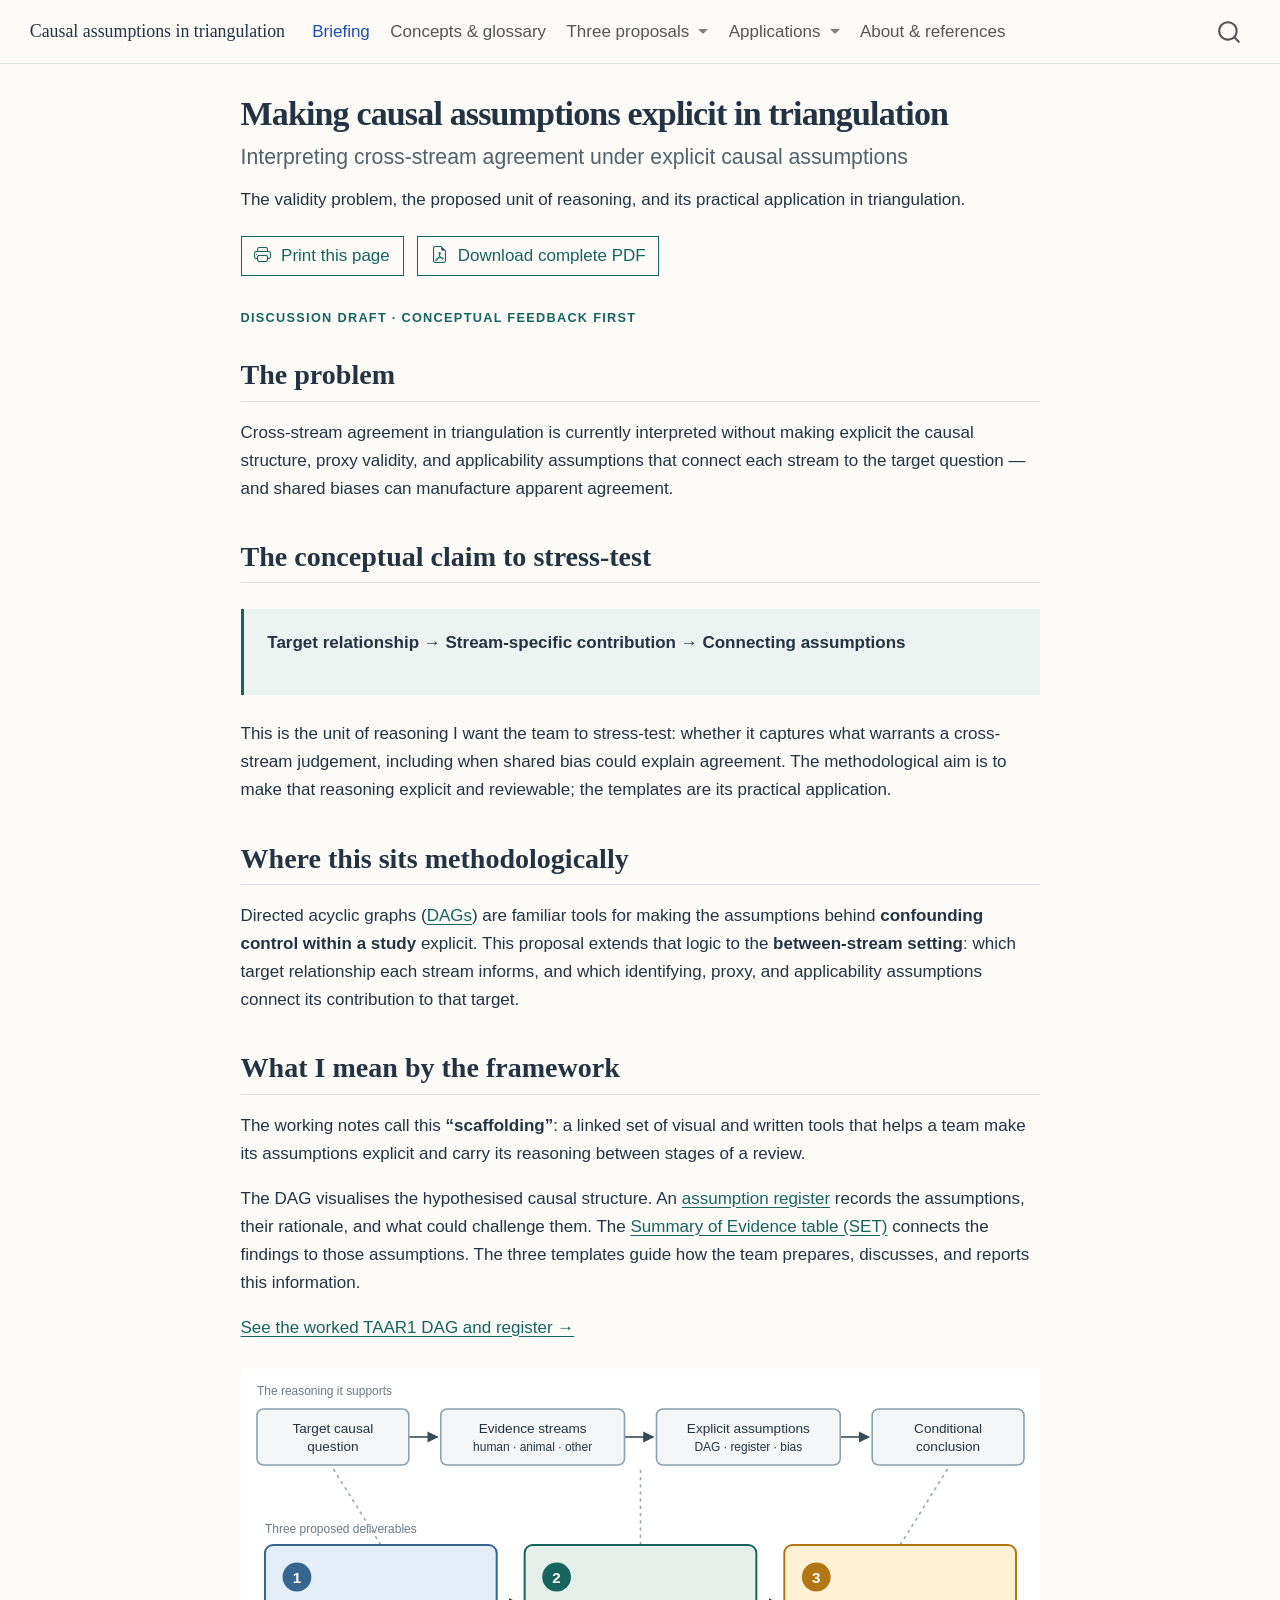
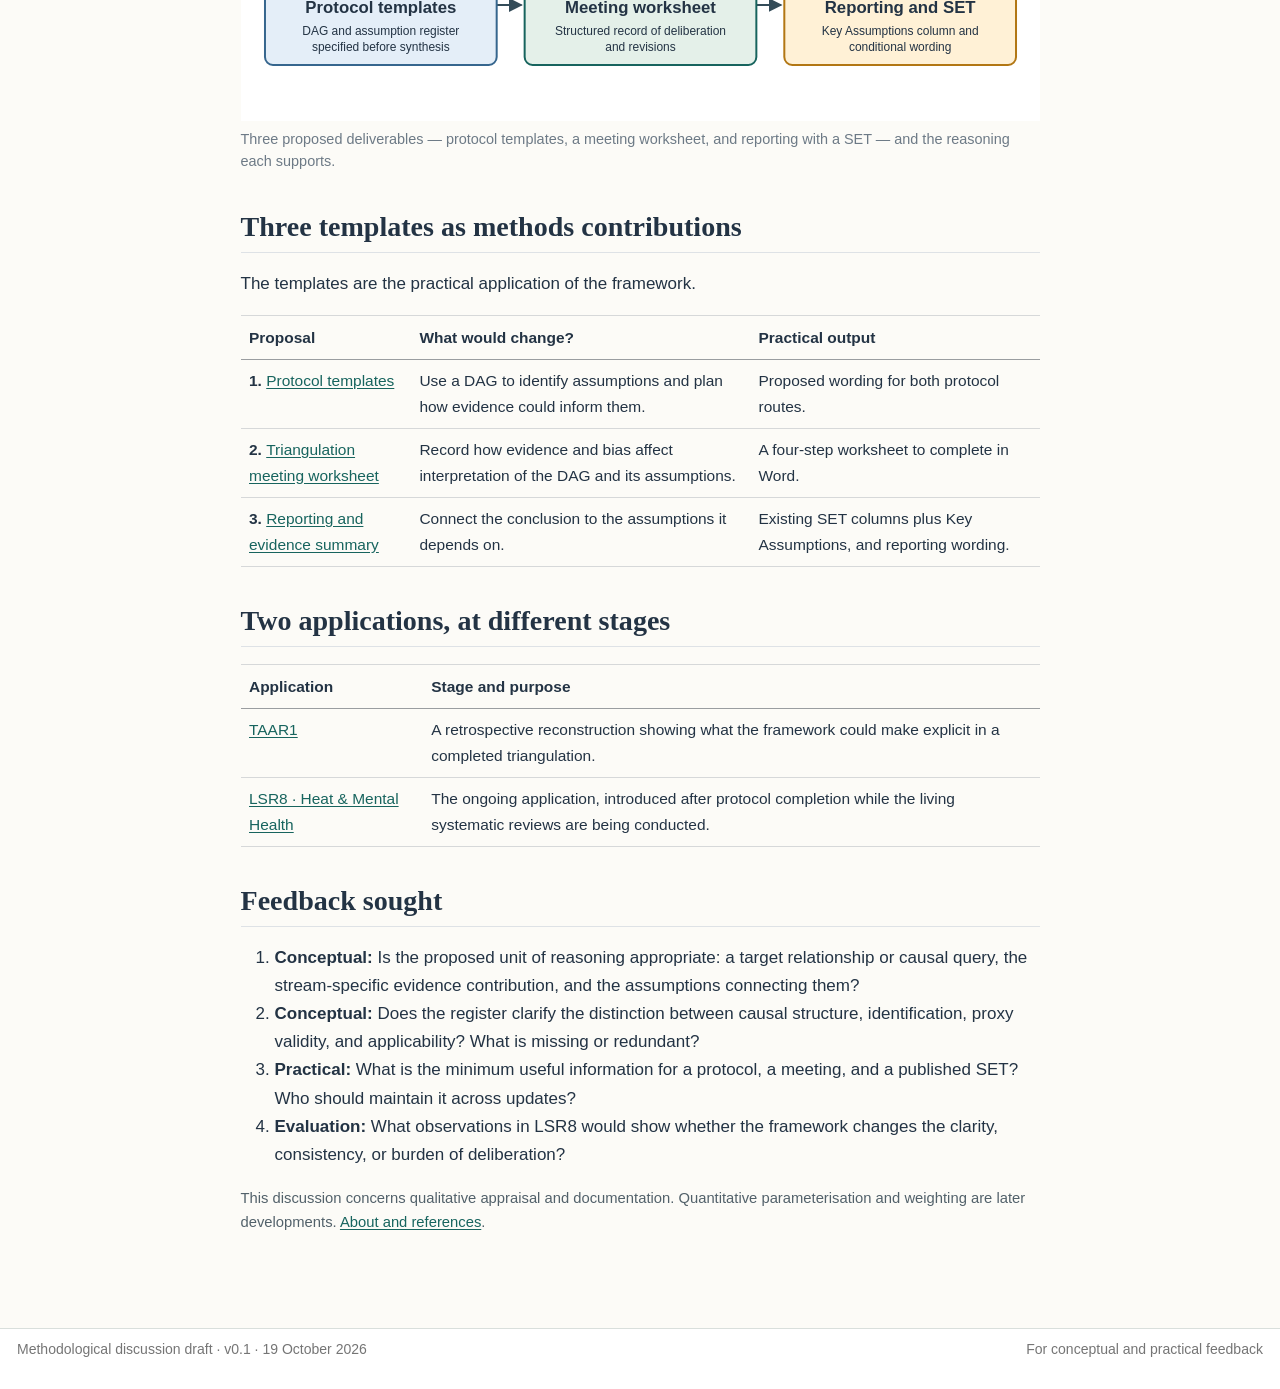
==== index.html @ 98d721c9 "Publish reviewed triangulation framework website" ====
<!DOCTYPE html>
<html xmlns="http://www.w3.org/1999/xhtml" lang="en-GB" xml:lang="en-GB"><head>

<meta charset="utf-8">
<meta name="generator" content="quarto-1.9.37">

<meta name="viewport" content="width=device-width, initial-scale=1.0, user-scalable=yes">

<meta name="description" content="The validity problem, the proposed unit of reasoning, and its practical application in triangulation.">

<title>Making causal assumptions explicit in triangulation – Causal assumptions in triangulation</title>
<style>
/* Default styles provided by pandoc.
** See https://pandoc.org/MANUAL.html#variables-for-html for config info.
*/
code{white-space: pre-wrap;}
span.smallcaps{font-variant: small-caps;}
div.columns{display: flex; gap: min(4vw, 1.5em);}
div.column{flex: auto; overflow-x: auto;}
div.hanging-indent{margin-left: 1.5em; text-indent: -1.5em;}
ul.task-list{list-style: none;}
ul.task-list li input[type="checkbox"] {
  width: 0.8em;
  margin: 0 0.8em 0.2em -1em; /* quarto-specific, see https://github.com/quarto-dev/quarto-cli/issues/4556 */ 
  vertical-align: middle;
}
</style>


<script src="site_libs/quarto-nav/quarto-nav.js"></script>
<script src="site_libs/quarto-nav/headroom.min.js"></script>
<script src="site_libs/clipboard/clipboard.min.js"></script>
<script src="site_libs/quarto-search/autocomplete.umd.js"></script>
<script src="site_libs/quarto-search/fuse.min.js"></script>
<script src="site_libs/quarto-search/quarto-search.js"></script>
<meta name="quarto:offset" content="./">
<script src="site_libs/quarto-html/quarto.js" type="module"></script>
<script src="site_libs/quarto-html/tabsets/tabsets.js" type="module"></script>
<script src="site_libs/quarto-html/popper.min.js"></script>
<script src="site_libs/quarto-html/tippy.umd.min.js"></script>
<script src="site_libs/quarto-html/anchor.min.js"></script>
<link href="site_libs/quarto-html/tippy.css" rel="stylesheet">
<link href="site_libs/quarto-html/quarto-syntax-highlighting-7f8f88aac4f3542376d5c11b86a4c14d.css" rel="stylesheet" id="quarto-text-highlighting-styles">
<script src="site_libs/bootstrap/bootstrap.min.js"></script>
<link href="site_libs/bootstrap/bootstrap-icons.css" rel="stylesheet">
<link href="site_libs/bootstrap/bootstrap-26d9cc88ab9604001aabd73cb1ea1d8f.min.css" rel="stylesheet" append-hash="true" id="quarto-bootstrap" data-mode="light">
<script id="quarto-search-options" type="application/json">{
  "location": "navbar",
  "copy-button": false,
  "collapse-after": 3,
  "panel-placement": "end",
  "type": "overlay",
  "limit": 50,
  "keyboard-shortcut": [
    "f",
    "/",
    "s"
  ],
  "show-item-context": false,
  "language": {
    "search-no-results-text": "No results",
    "search-matching-documents-text": "matching documents",
    "search-copy-link-title": "Copy link to search",
    "search-hide-matches-text": "Hide additional matches",
    "search-more-match-text": "more match in this document",
    "search-more-matches-text": "more matches in this document",
    "search-clear-button-title": "Clear",
    "search-text-placeholder": "",
    "search-detached-cancel-button-title": "Cancel",
    "search-submit-button-title": "Submit",
    "search-label": "Search"
  }
}</script>
<style>html{ scroll-behavior: smooth; }</style>


<link rel="stylesheet" href="assets/styles.css">
</head>

<body class="nav-fixed fullcontent quarto-light">

<div id="quarto-search-results"></div>
  <header id="quarto-header" class="headroom fixed-top">
    <nav class="navbar navbar-expand-lg " data-bs-theme="dark">
      <div class="navbar-container container-fluid">
      <div class="navbar-brand-container mx-auto">
    <a class="navbar-brand" href="./index.html">
    <span class="navbar-title">Causal assumptions in triangulation</span>
    </a>
  </div>
            <div id="quarto-search" class="" title="Search"></div>
          <button class="navbar-toggler" type="button" data-bs-toggle="collapse" data-bs-target="#navbarCollapse" aria-controls="navbarCollapse" role="menu" aria-expanded="false" aria-label="Toggle navigation" onclick="if (window.quartoToggleHeadroom) { window.quartoToggleHeadroom(); }">
  <span class="navbar-toggler-icon"></span>
</button>
          <div class="collapse navbar-collapse" id="navbarCollapse">
            <ul class="navbar-nav navbar-nav-scroll me-auto">
  <li class="nav-item">
    <a class="nav-link active" href="./index.html" aria-current="page"> 
<span class="menu-text">Briefing</span></a>
  </li>  
  <li class="nav-item">
    <a class="nav-link" href="./concepts.html"> 
<span class="menu-text">Concepts &amp; glossary</span></a>
  </li>  
  <li class="nav-item dropdown ">
    <a class="nav-link dropdown-toggle" href="#" id="nav-menu-three-proposals" role="link" data-bs-toggle="dropdown" aria-expanded="false">
 <span class="menu-text">Three proposals</span>
    </a>
    <ul class="dropdown-menu" aria-labelledby="nav-menu-three-proposals">    
        <li>
    <a class="dropdown-item" href="./protocol.html">
 <span class="dropdown-text">1 · Protocol templates</span></a>
  </li>  
        <li>
    <a class="dropdown-item" href="./worksheet.html">
 <span class="dropdown-text">2 · Meeting worksheet</span></a>
  </li>  
        <li>
    <a class="dropdown-item" href="./reporting.html">
 <span class="dropdown-text">3 · Reporting and evidence summary</span></a>
  </li>  
    </ul>
  </li>
  <li class="nav-item dropdown ">
    <a class="nav-link dropdown-toggle" href="#" id="nav-menu-applications" role="link" data-bs-toggle="dropdown" aria-expanded="false">
 <span class="menu-text">Applications</span>
    </a>
    <ul class="dropdown-menu" aria-labelledby="nav-menu-applications">    
        <li>
    <a class="dropdown-item" href="./taar1.html">
 <span class="dropdown-text">TAAR1 · Retrospective</span></a>
  </li>  
        <li>
    <a class="dropdown-item" href="./lsr8.html">
 <span class="dropdown-text">LSR8 · Ongoing</span></a>
  </li>  
    </ul>
  </li>
  <li class="nav-item">
    <a class="nav-link" href="./sources.html"> 
<span class="menu-text">About &amp; references</span></a>
  </li>  
</ul>
          </div> <!-- /navcollapse -->
            <div class="quarto-navbar-tools">
</div>
      </div> <!-- /container-fluid -->
    </nav>
</header>
<!-- content -->
<div id="quarto-content" class="quarto-container page-columns page-rows-contents page-layout-article page-navbar">
<!-- sidebar -->
<!-- margin-sidebar -->
    
<!-- main -->
<main class="content" id="quarto-document-content">

<header id="title-block-header" class="quarto-title-block default">
<div class="quarto-title">
<h1 class="title">Making causal assumptions explicit in triangulation</h1>
<p class="subtitle lead">Interpreting cross-stream agreement under explicit causal assumptions</p>
</div>

<div>
  <div class="description">
    The validity problem, the proposed unit of reasoning, and its practical application in triangulation.
  </div>
</div>


<div class="quarto-title-meta">

    
  
    
  </div>
  


</header>


<nav class="document-actions" aria-label="Print and download">
<button type="button" class="btn btn-outline-primary" data-print-page="">
<i class="bi bi-printer" aria-hidden="true"></i> Print this page
</button>
<a class="btn btn-outline-primary" href="downloads/causal-assumptions-complete.pdf" download=""><i class="bi bi-file-earmark-pdf" aria-hidden="true"></i> Download complete PDF</a>
</nav><div class="draft-label">
<p>DISCUSSION DRAFT · CONCEPTUAL FEEDBACK FIRST</p>
</div>
<section id="the-problem" class="level2">
<h2 class="anchored" data-anchor-id="the-problem">The problem</h2>
<p>Cross-stream agreement in triangulation is currently interpreted without making explicit the causal structure, proxy validity, and applicability assumptions that connect each stream to the target question — and shared biases can manufacture apparent agreement.</p>
</section>
<section id="the-conceptual-claim-to-stress-test" class="level2">
<h2 class="anchored" data-anchor-id="the-conceptual-claim-to-stress-test">The conceptual claim to stress-test</h2>
<div class="workflow-strip" aria-label="Proposed unit of reasoning">
<p><strong>Target relationship</strong> → <strong>Stream-specific contribution</strong> → <strong>Connecting assumptions</strong></p>
</div>
<p>This is the unit of reasoning I want the team to stress-test: whether it captures what warrants a cross-stream judgement, including when shared bias could explain agreement. The methodological aim is to make that reasoning explicit and reviewable; the templates are its practical application.</p>
</section>
<section id="where-this-sits-methodologically" class="level2">
<h2 class="anchored" data-anchor-id="where-this-sits-methodologically">Where this sits methodologically</h2>
<p>Directed acyclic graphs (<a href="./concepts.html#term-dag">DAGs</a>) are familiar tools for making the assumptions behind <strong>confounding control within a study</strong> explicit. This proposal extends that logic to the <strong>between-stream setting</strong>: which target relationship each stream informs, and which identifying, proxy, and applicability assumptions connect its contribution to that target.</p>
</section>
<section id="what-i-mean-by-the-framework" class="level2">
<h2 class="anchored" data-anchor-id="what-i-mean-by-the-framework">What I mean by the framework</h2>
<p>The working notes call this <strong>“scaffolding”</strong>: a linked set of visual and written tools that helps a team make its assumptions explicit and carry its reasoning between stages of a review.</p>
<p>The DAG visualises the hypothesised causal structure. An <strong><a href="./concepts.html#term-assumption-register">assumption register</a></strong> records the assumptions, their rationale, and what could challenge them. The <strong><a href="./concepts.html#term-set">Summary of Evidence table (SET)</a></strong> connects the findings to those assumptions. The three templates guide how the team prepares, discusses, and reports this information.</p>
<p><a href="./taar1.html#taar1-dag">See the worked TAAR1 DAG and register →</a></p>
<div class="quarto-figure quarto-figure-center">
<figure class="figure">
<p><img src="assets/dags/deliverables_schematic.svg" class="img-fluid figure-img"></p>
<figcaption>Three proposed deliverables — protocol templates, a meeting worksheet, and reporting with a SET — and the reasoning each supports.</figcaption>
</figure>
</div>
</section>
<section id="three-templates-as-methods-contributions" class="level2">
<h2 class="anchored" data-anchor-id="three-templates-as-methods-contributions">Three templates as methods contributions</h2>
<p>The templates are the practical application of the framework.</p>
<table class="caption-top table">
<thead>
<tr class="header">
<th>Proposal</th>
<th>What would change?</th>
<th>Practical output</th>
</tr>
</thead>
<tbody>
<tr class="odd">
<td><strong>1. <a href="./protocol.html">Protocol templates</a></strong></td>
<td>Use a DAG to identify assumptions and plan how evidence could inform them.</td>
<td>Proposed wording for both protocol routes.</td>
</tr>
<tr class="even">
<td><strong>2. <a href="./worksheet.html">Triangulation meeting worksheet</a></strong></td>
<td>Record how evidence and bias affect interpretation of the DAG and its assumptions.</td>
<td>A four-step worksheet to complete in Word.</td>
</tr>
<tr class="odd">
<td><strong>3. <a href="./reporting.html">Reporting and evidence summary</a></strong></td>
<td>Connect the conclusion to the assumptions it depends on.</td>
<td>Existing SET columns plus Key Assumptions, and reporting wording.</td>
</tr>
</tbody>
</table>
</section>
<section id="two-applications-at-different-stages" class="level2">
<h2 class="anchored" data-anchor-id="two-applications-at-different-stages">Two applications, at different stages</h2>
<table class="caption-top table">
<thead>
<tr class="header">
<th>Application</th>
<th>Stage and purpose</th>
</tr>
</thead>
<tbody>
<tr class="odd">
<td><strong><a href="./taar1.html">TAAR1</a></strong></td>
<td>A retrospective reconstruction showing what the framework could make explicit in a completed triangulation.</td>
</tr>
<tr class="even">
<td><strong><a href="./lsr8.html">LSR8 · Heat &amp; Mental Health</a></strong></td>
<td>The ongoing application, introduced after protocol completion while the living systematic reviews are being conducted.</td>
</tr>
</tbody>
</table>
</section>
<section id="feedback-sought" class="level2">
<h2 class="anchored" data-anchor-id="feedback-sought">Feedback sought</h2>
<ol type="1">
<li><strong>Conceptual:</strong> Is the proposed unit of reasoning appropriate: a target relationship or causal query, the stream-specific evidence contribution, and the assumptions connecting them?</li>
<li><strong>Conceptual:</strong> Does the register clarify the distinction between causal structure, identification, proxy validity, and applicability? What is missing or redundant?</li>
<li><strong>Practical:</strong> What is the minimum useful information for a protocol, a meeting, and a published SET? Who should maintain it across updates?</li>
<li><strong>Evaluation:</strong> What observations in LSR8 would show whether the framework changes the clarity, consistency, or burden of deliberation?</li>
</ol>
<div class="small-note">
<p>This discussion concerns qualitative appraisal and documentation. Quantitative parameterisation and weighting are later developments. <a href="./sources.html">About and references</a>.</p>
</div>


</section>

</main> <!-- /main -->
<script src="assets/print.js" defer=""></script>
<script id="quarto-html-after-body" type="application/javascript">
  window.document.addEventListener("DOMContentLoaded", function (event) {
    const icon = "";
    const anchorJS = new window.AnchorJS();
    anchorJS.options = {
      placement: 'right',
      icon: icon
    };
    anchorJS.add('.anchored');
    const isCodeAnnotation = (el) => {
      for (const clz of el.classList) {
        if (clz.startsWith('code-annotation-')) {                     
          return true;
        }
      }
      return false;
    }
    const onCopySuccess = function(e) {
      // button target
      const button = e.trigger;
      // don't keep focus
      button.blur();
      // flash "checked"
      button.classList.add('code-copy-button-checked');
      var currentTitle = button.getAttribute("title");
      button.setAttribute("title", "Copied!");
      let tooltip;
      if (window.bootstrap) {
        button.setAttribute("data-bs-toggle", "tooltip");
        button.setAttribute("data-bs-placement", "left");
        button.setAttribute("data-bs-title", "Copied!");
        tooltip = new bootstrap.Tooltip(button, 
          { trigger: "manual", 
            customClass: "code-copy-button-tooltip",
            offset: [0, -8]});
        tooltip.show();    
      }
      setTimeout(function() {
        if (tooltip) {
          tooltip.hide();
          button.removeAttribute("data-bs-title");
          button.removeAttribute("data-bs-toggle");
          button.removeAttribute("data-bs-placement");
        }
        button.setAttribute("title", currentTitle);
        button.classList.remove('code-copy-button-checked');
      }, 1000);
      // clear code selection
      e.clearSelection();
    }
    const getTextToCopy = function(trigger) {
      const outerScaffold = trigger.parentElement.cloneNode(true);
      const codeEl = outerScaffold.querySelector('code');
      for (const childEl of codeEl.children) {
        if (isCodeAnnotation(childEl)) {
          childEl.remove();
        }
      }
      return codeEl.innerText;
    }
    const clipboard = new window.ClipboardJS('.code-copy-button:not([data-in-quarto-modal])', {
      text: getTextToCopy
    });
    clipboard.on('success', onCopySuccess);
    if (window.document.getElementById('quarto-embedded-source-code-modal')) {
      const clipboardModal = new window.ClipboardJS('.code-copy-button[data-in-quarto-modal]', {
        text: getTextToCopy,
        container: window.document.getElementById('quarto-embedded-source-code-modal')
      });
      clipboardModal.on('success', onCopySuccess);
    }
      var localhostRegex = new RegExp(/^(?:http|https):\/\/localhost\:?[0-9]*\//);
      var mailtoRegex = new RegExp(/^mailto:/);
        var filterRegex = new RegExp("https:\/\/abannachbrown\.github\.io\/triangulation-framework\/");
      var isInternal = (href) => {
          return filterRegex.test(href) || localhostRegex.test(href) || mailtoRegex.test(href);
      }
      // Inspect non-navigation links and adorn them if external
     var links = window.document.querySelectorAll('a[href]:not(.nav-link):not(.navbar-brand):not(.toc-action):not(.sidebar-link):not(.sidebar-item-toggle):not(.pagination-link):not(.no-external):not([aria-hidden]):not(.dropdown-item):not(.quarto-navigation-tool):not(.about-link)');
      for (var i=0; i<links.length; i++) {
        const link = links[i];
        if (!isInternal(link.href)) {
          // undo the damage that might have been done by quarto-nav.js in the case of
          // links that we want to consider external
          if (link.dataset.originalHref !== undefined) {
            link.href = link.dataset.originalHref;
          }
            // target, if specified
            link.setAttribute("target", "_blank");
            if (link.getAttribute("rel") === null) {
              link.setAttribute("rel", "noopener");
            }
        }
      }
    function tippyHover(el, contentFn, onTriggerFn, onUntriggerFn) {
      const config = {
        allowHTML: true,
        maxWidth: 500,
        delay: 100,
        arrow: false,
        appendTo: function(el) {
            return el.parentElement;
        },
        interactive: true,
        interactiveBorder: 10,
        theme: 'quarto',
        placement: 'bottom-start',
      };
      if (contentFn) {
        config.content = contentFn;
      }
      if (onTriggerFn) {
        config.onTrigger = onTriggerFn;
      }
      if (onUntriggerFn) {
        config.onUntrigger = onUntriggerFn;
      }
      window.tippy(el, config); 
    }
    const noterefs = window.document.querySelectorAll('a[role="doc-noteref"]');
    for (var i=0; i<noterefs.length; i++) {
      const ref = noterefs[i];
      tippyHover(ref, function() {
        // use id or data attribute instead here
        let href = ref.getAttribute('data-footnote-href') || ref.getAttribute('href');
        try { href = new URL(href).hash; } catch {}
        const id = href.replace(/^#\/?/, "");
        const note = window.document.getElementById(id);
        if (note) {
          return note.innerHTML;
        } else {
          return "";
        }
      });
    }
    const xrefs = window.document.querySelectorAll('a.quarto-xref');
    const processXRef = (id, note) => {
      // Strip column container classes
      const stripColumnClz = (el) => {
        el.classList.remove("page-full", "page-columns");
        if (el.children) {
          for (const child of el.children) {
            stripColumnClz(child);
          }
        }
      }
      stripColumnClz(note)
      if (id === null || id.startsWith('sec-')) {
        // Special case sections, only their first couple elements
        const container = document.createElement("div");
        if (note.children && note.children.length > 2) {
          container.appendChild(note.children[0].cloneNode(true));
          for (let i = 1; i < note.children.length; i++) {
            const child = note.children[i];
            if (child.tagName === "P" && child.innerText === "") {
              continue;
            } else {
              container.appendChild(child.cloneNode(true));
              break;
            }
          }
          if (window.Quarto?.typesetMath) {
            window.Quarto.typesetMath(container);
          }
          return container.innerHTML
        } else {
          if (window.Quarto?.typesetMath) {
            window.Quarto.typesetMath(note);
          }
          return note.innerHTML;
        }
      } else {
        // Remove any anchor links if they are present
        const anchorLink = note.querySelector('a.anchorjs-link');
        if (anchorLink) {
          anchorLink.remove();
        }
        if (window.Quarto?.typesetMath) {
          window.Quarto.typesetMath(note);
        }
        if (note.classList.contains("callout")) {
          return note.outerHTML;
        } else {
          return note.innerHTML;
        }
      }
    }
    for (var i=0; i<xrefs.length; i++) {
      const xref = xrefs[i];
      tippyHover(xref, undefined, function(instance) {
        instance.disable();
        let url = xref.getAttribute('href');
        let hash = undefined; 
        if (url.startsWith('#')) {
          hash = url;
        } else {
          try { hash = new URL(url).hash; } catch {}
        }
        if (hash) {
          const id = hash.replace(/^#\/?/, "");
          const note = window.document.getElementById(id);
          if (note !== null) {
            try {
              const html = processXRef(id, note.cloneNode(true));
              instance.setContent(html);
            } finally {
              instance.enable();
              instance.show();
            }
          } else {
            // See if we can fetch this
            fetch(url.split('#')[0])
            .then(res => res.text())
            .then(html => {
              const parser = new DOMParser();
              const htmlDoc = parser.parseFromString(html, "text/html");
              const note = htmlDoc.getElementById(id);
              if (note !== null) {
                const html = processXRef(id, note);
                instance.setContent(html);
              } 
            }).finally(() => {
              instance.enable();
              instance.show();
            });
          }
        } else {
          // See if we can fetch a full url (with no hash to target)
          // This is a special case and we should probably do some content thinning / targeting
          fetch(url)
          .then(res => res.text())
          .then(html => {
            const parser = new DOMParser();
            const htmlDoc = parser.parseFromString(html, "text/html");
            const note = htmlDoc.querySelector('main.content');
            if (note !== null) {
              // This should only happen for chapter cross references
              // (since there is no id in the URL)
              // remove the first header
              if (note.children.length > 0 && note.children[0].tagName === "HEADER") {
                note.children[0].remove();
              }
              const html = processXRef(null, note);
              instance.setContent(html);
            } 
          }).finally(() => {
            instance.enable();
            instance.show();
          });
        }
      }, function(instance) {
      });
    }
        let selectedAnnoteEl;
        const selectorForAnnotation = ( cell, annotation) => {
          let cellAttr = 'data-code-cell="' + cell + '"';
          let lineAttr = 'data-code-annotation="' +  annotation + '"';
          const selector = 'span[' + cellAttr + '][' + lineAttr + ']';
          return selector;
        }
        const selectCodeLines = (annoteEl) => {
          const doc = window.document;
          const targetCell = annoteEl.getAttribute("data-target-cell");
          const targetAnnotation = annoteEl.getAttribute("data-target-annotation");
          const annoteSpan = window.document.querySelector(selectorForAnnotation(targetCell, targetAnnotation));
          const lines = annoteSpan.getAttribute("data-code-lines").split(",");
          const lineIds = lines.map((line) => {
            return targetCell + "-" + line;
          })
          let top = null;
          let height = null;
          let parent = null;
          if (lineIds.length > 0) {
              //compute the position of the single el (top and bottom and make a div)
              const el = window.document.getElementById(lineIds[0]);
              top = el.offsetTop;
              height = el.offsetHeight;
              parent = el.parentElement.parentElement;
            if (lineIds.length > 1) {
              const lastEl = window.document.getElementById(lineIds[lineIds.length - 1]);
              const bottom = lastEl.offsetTop + lastEl.offsetHeight;
              height = bottom - top;
            }
            if (top !== null && height !== null && parent !== null) {
              // cook up a div (if necessary) and position it 
              let div = window.document.getElementById("code-annotation-line-highlight");
              if (div === null) {
                div = window.document.createElement("div");
                div.setAttribute("id", "code-annotation-line-highlight");
                div.style.position = 'absolute';
                parent.appendChild(div);
              }
              div.style.top = top - 2 + "px";
              div.style.height = height + 4 + "px";
              div.style.left = 0;
              let gutterDiv = window.document.getElementById("code-annotation-line-highlight-gutter");
              if (gutterDiv === null) {
                gutterDiv = window.document.createElement("div");
                gutterDiv.setAttribute("id", "code-annotation-line-highlight-gutter");
                gutterDiv.style.position = 'absolute';
                const codeCell = window.document.getElementById(targetCell);
                const gutter = codeCell.querySelector('.code-annotation-gutter');
                gutter.appendChild(gutterDiv);
              }
              gutterDiv.style.top = top - 2 + "px";
              gutterDiv.style.height = height + 4 + "px";
            }
            selectedAnnoteEl = annoteEl;
          }
        };
        const unselectCodeLines = () => {
          const elementsIds = ["code-annotation-line-highlight", "code-annotation-line-highlight-gutter"];
          elementsIds.forEach((elId) => {
            const div = window.document.getElementById(elId);
            if (div) {
              div.remove();
            }
          });
          selectedAnnoteEl = undefined;
        };
          // Handle positioning of the toggle
      window.addEventListener(
        "resize",
        throttle(() => {
          elRect = undefined;
          if (selectedAnnoteEl) {
            selectCodeLines(selectedAnnoteEl);
          }
        }, 10)
      );
      function throttle(fn, ms) {
      let throttle = false;
      let timer;
        return (...args) => {
          if(!throttle) { // first call gets through
              fn.apply(this, args);
              throttle = true;
          } else { // all the others get throttled
              if(timer) clearTimeout(timer); // cancel #2
              timer = setTimeout(() => {
                fn.apply(this, args);
                timer = throttle = false;
              }, ms);
          }
        };
      }
        // Attach click handler to the DT
        const annoteDls = window.document.querySelectorAll('dt[data-target-cell]');
        for (const annoteDlNode of annoteDls) {
          annoteDlNode.addEventListener('click', (event) => {
            const clickedEl = event.target;
            if (clickedEl !== selectedAnnoteEl) {
              unselectCodeLines();
              const activeEl = window.document.querySelector('dt[data-target-cell].code-annotation-active');
              if (activeEl) {
                activeEl.classList.remove('code-annotation-active');
              }
              selectCodeLines(clickedEl);
              clickedEl.classList.add('code-annotation-active');
            } else {
              // Unselect the line
              unselectCodeLines();
              clickedEl.classList.remove('code-annotation-active');
            }
          });
        }
    const findCites = (el) => {
      const parentEl = el.parentElement;
      if (parentEl) {
        const cites = parentEl.dataset.cites;
        if (cites) {
          return {
            el,
            cites: cites.split(' ')
          };
        } else {
          return findCites(el.parentElement)
        }
      } else {
        return undefined;
      }
    };
    var bibliorefs = window.document.querySelectorAll('a[role="doc-biblioref"]');
    for (var i=0; i<bibliorefs.length; i++) {
      const ref = bibliorefs[i];
      const citeInfo = findCites(ref);
      if (citeInfo) {
        tippyHover(citeInfo.el, function() {
          var popup = window.document.createElement('div');
          citeInfo.cites.forEach(function(cite) {
            var citeDiv = window.document.createElement('div');
            citeDiv.classList.add('hanging-indent');
            citeDiv.classList.add('csl-entry');
            var biblioDiv = window.document.getElementById('ref-' + cite);
            if (biblioDiv) {
              citeDiv.innerHTML = biblioDiv.innerHTML;
            }
            popup.appendChild(citeDiv);
          });
          return popup.innerHTML;
        });
      }
    }
  });
  </script>
</div> <!-- /content -->
<footer class="footer">
  <div class="nav-footer">
    <div class="nav-footer-left">
<p>Methodological discussion draft · v0.1 · 19 October 2026</p>
</div>   
    <div class="nav-footer-center">
      &nbsp;
    </div>
    <div class="nav-footer-right">
<p>For conceptual and practical feedback</p>
</div>
  </div>
</footer>




<script src="site_libs/quarto-html/zenscroll-min.js"></script>
</body></html>
---- site_libs/quarto-html/tippy.css ----
.tippy-box[data-animation=fade][data-state=hidden]{opacity:0}[data-tippy-root]{max-width:calc(100vw - 10px)}.tippy-box{position:relative;background-color:#333;color:#fff;border-radius:4px;font-size:14px;line-height:1.4;white-space:normal;outline:0;transition-property:transform,visibility,opacity}.tippy-box[data-placement^=top]>.tippy-arrow{bottom:0}.tippy-box[data-placement^=top]>.tippy-arrow:before{bottom:-7px;left:0;border-width:8px 8px 0;border-top-color:initial;transform-origin:center top}.tippy-box[data-placement^=bottom]>.tippy-arrow{top:0}.tippy-box[data-placement^=bottom]>.tippy-arrow:before{top:-7px;left:0;border-width:0 8px 8px;border-bottom-color:initial;transform-origin:center bottom}.tippy-box[data-placement^=left]>.tippy-arrow{right:0}.tippy-box[data-placement^=left]>.tippy-arrow:before{border-width:8px 0 8px 8px;border-left-color:initial;right:-7px;transform-origin:center left}.tippy-box[data-placement^=right]>.tippy-arrow{left:0}.tippy-box[data-placement^=right]>.tippy-arrow:before{left:-7px;border-width:8px 8px 8px 0;border-right-color:initial;transform-origin:center right}.tippy-box[data-inertia][data-state=visible]{transition-timing-function:cubic-bezier(.54,1.5,.38,1.11)}.tippy-arrow{width:16px;height:16px;color:#333}.tippy-arrow:before{content:"";position:absolute;border-color:transparent;border-style:solid}.tippy-content{position:relative;padding:5px 9px;z-index:1}
---- site_libs/quarto-html/quarto-syntax-highlighting-7f8f88aac4f3542376d5c11b86a4c14d.css ----
/* quarto syntax highlight colors */
:root {
  --quarto-hl-ot-color: #003B4F;
  --quarto-hl-at-color: #657422;
  --quarto-hl-ss-color: #20794D;
  --quarto-hl-an-color: #5E5E5E;
  --quarto-hl-fu-color: #4758AB;
  --quarto-hl-st-color: #20794D;
  --quarto-hl-cf-color: #003B4F;
  --quarto-hl-op-color: #5E5E5E;
  --quarto-hl-er-color: #AD0000;
  --quarto-hl-bn-color: #AD0000;
  --quarto-hl-al-color: #AD0000;
  --quarto-hl-va-color: #111111;
  --quarto-hl-bu-color: inherit;
  --quarto-hl-ex-color: inherit;
  --quarto-hl-pp-color: #AD0000;
  --quarto-hl-in-color: #5E5E5E;
  --quarto-hl-vs-color: #20794D;
  --quarto-hl-wa-color: #5E5E5E;
  --quarto-hl-do-color: #5E5E5E;
  --quarto-hl-im-color: #00769E;
  --quarto-hl-ch-color: #20794D;
  --quarto-hl-dt-color: #AD0000;
  --quarto-hl-fl-color: #AD0000;
  --quarto-hl-co-color: #5E5E5E;
  --quarto-hl-cv-color: #5E5E5E;
  --quarto-hl-cn-color: #8f5902;
  --quarto-hl-sc-color: #5E5E5E;
  --quarto-hl-dv-color: #AD0000;
  --quarto-hl-kw-color: #003B4F;
}

/* other quarto variables */
:root {
  --quarto-font-monospace: SFMono-Regular, Menlo, Monaco, Consolas, "Liberation Mono", "Courier New", monospace;
}

/* syntax highlight based on Pandoc's rules */
pre > code.sourceCode > span {
  color: #003B4F;
}

code.sourceCode > span {
  color: #003B4F;
}

div.sourceCode,
div.sourceCode pre.sourceCode {
  color: #003B4F;
}

/* Normal */
code span {
  color: #003B4F;
}

/* Alert */
code span.al {
  color: #AD0000;
  font-style: inherit;
}

/* Annotation */
code span.an {
  color: #5E5E5E;
  font-style: inherit;
}

/* Attribute */
code span.at {
  color: #657422;
  font-style: inherit;
}

/* BaseN */
code span.bn {
  color: #AD0000;
  font-style: inherit;
}

/* BuiltIn */
code span.bu {
  font-style: inherit;
}

/* ControlFlow */
code span.cf {
  color: #003B4F;
  font-weight: bold;
  font-style: inherit;
}

/* Char */
code span.ch {
  color: #20794D;
  font-style: inherit;
}

/* Constant */
code span.cn {
  color: #8f5902;
  font-style: inherit;
}

/* Comment */
code span.co {
  color: #5E5E5E;
  font-style: inherit;
}

/* CommentVar */
code span.cv {
  color: #5E5E5E;
  font-style: italic;
}

/* Documentation */
code span.do {
  color: #5E5E5E;
  font-style: italic;
}

/* DataType */
code span.dt {
  color: #AD0000;
  font-style: inherit;
}

/* DecVal */
code span.dv {
  color: #AD0000;
  font-style: inherit;
}

/* Error */
code span.er {
  color: #AD0000;
  font-style: inherit;
}

/* Extension */
code span.ex {
  font-style: inherit;
}

/* Float */
code span.fl {
  color: #AD0000;
  font-style: inherit;
}

/* Function */
code span.fu {
  color: #4758AB;
  font-style: inherit;
}

/* Import */
code span.im {
  color: #00769E;
  font-style: inherit;
}

/* Information */
code span.in {
  color: #5E5E5E;
  font-style: inherit;
}

/* Keyword */
code span.kw {
  color: #003B4F;
  font-weight: bold;
  font-style: inherit;
}

/* Operator */
code span.op {
  color: #5E5E5E;
  font-style: inherit;
}

/* Other */
code span.ot {
  color: #003B4F;
  font-style: inherit;
}

/* Preprocessor */
code span.pp {
  color: #AD0000;
  font-style: inherit;
}

/* SpecialChar */
code span.sc {
  color: #5E5E5E;
  font-style: inherit;
}

/* SpecialString */
code span.ss {
  color: #20794D;
  font-style: inherit;
}

/* String */
code span.st {
  color: #20794D;
  font-style: inherit;
}

/* Variable */
code span.va {
  color: #111111;
  font-style: inherit;
}

/* VerbatimString */
code span.vs {
  color: #20794D;
  font-style: inherit;
}

/* Warning */
code span.wa {
  color: #5E5E5E;
  font-style: italic;
}

.prevent-inlining {
  content: "</";
}

/*# sourceMappingURL=789ad8cd35626ba772517505b42a116e.css.map */
---- assets/styles.css ----
:root {
  --ink: #233344;
  --teal: #17645e;
  --paper: #fcfbf7;
  --rule: #d9dfdc;
  --wash: #edf3f0;
}

body {
  color: var(--ink);
  background: var(--paper);
  font-family: -apple-system, BlinkMacSystemFont, "Segoe UI", sans-serif;
  line-height: 1.65;
}

h1, h2, h3, .navbar-brand {
  color: var(--ink);
  font-family: Georgia, "Times New Roman", serif;
}

h1 { letter-spacing: -0.025em; }
h2 { margin-top: 2.2rem; }
h3 { margin-top: 1.5rem; }
a { color: var(--teal); text-underline-offset: 0.15em; }
.subtitle { max-width: 46rem; color: #52616a; }
.navbar { border-bottom: 1px solid var(--rule); background: var(--paper) !important; }
.navbar-brand { font-size: 1.05rem; }
.nav-footer { border-top: 1px solid var(--rule); }
.draft-label { color: var(--teal); font-size: 0.75rem; font-weight: 700; letter-spacing: 0.1em; margin-bottom: 1.8rem; }
.workflow-strip { padding: 1.2rem 1.4rem; margin: 1.5rem 0; background: var(--wash); border-left: 3px solid var(--teal); }
.small-note { color: #52616a; font-size: 0.87rem; }
table { font-size: 0.91rem; }
th { color: var(--ink); }
.btn { margin: 0.3rem 0.4rem 0.3rem 0; }
.btn-primary { background: var(--teal); border-color: var(--teal); }
.btn-primary:hover, .btn-primary:focus-visible { background: #114b46; border-color: #114b46; }
.btn-outline-primary { color: var(--teal); border-color: var(--teal); }
.btn-outline-primary:hover, .btn-outline-primary:focus-visible { background: var(--teal); border-color: var(--teal); color: white; }
figure { margin: 1.6rem 0; }
figure img { background: white; }
figcaption { font-size: 0.85rem; line-height: 1.5; }
details { margin: 1.4rem 0; padding: 0.9rem 1rem; border: 1px solid var(--rule); border-radius: 4px; }
summary { cursor: pointer; color: var(--teal); font-weight: 600; }
details[open] > summary { margin-bottom: 1rem; }
.proposed-amendment { margin: 0.8rem 0 1.5rem; padding-left: 1rem; border-left: 3px solid #d2ac36; }
.proposed-amendment mark { background: #fff2a8; color: var(--ink); padding: 0.05em 0.12em; box-decoration-break: clone; -webkit-box-decoration-break: clone; }
.set-table { overflow-x: auto; margin: 1.2rem 0; }
.set-table:focus-visible { outline: 3px solid #a8cdc5; outline-offset: 3px; }
.set-table table { width: 100%; min-width: 70rem; font-size: 0.85rem; }
.set-table th, .set-table td { vertical-align: top; }
.set-table th:last-child, .set-table td:last-child { background: #fff5cc; min-width: 16rem; }
.document-actions { display: flex; flex-wrap: wrap; gap: 0.4rem; margin: 0 0 1.5rem; }
.document-actions .bi { margin-right: 0.3rem; }
.print-tab-heading { display: none; }

@media (max-width: 650px) {
  .navbar-brand { white-space: normal; max-width: 75vw; }
}

@media print {
  @page { size: A4 landscape; margin: 15mm; }
  body { background: white; font-size: 10pt; }
  .navbar, .nav-footer, #quarto-margin-sidebar, #quarto-sidebar, .document-actions,
  .nav-tabs, .anchorjs-link, .quarto-navigation-tool { display: none !important; }
  #quarto-content, main.content { display: block; width: 100%; max-width: none; margin: 0 !important; padding: 0 !important; }
  details { border: none; padding: 0; }
  details > :not(summary) { display: block !important; }
  .panel-tabset .tab-content > .tab-pane { display: block !important; opacity: 1 !important; }
  .print-tab-heading { display: block; }
  .set-table, .table-responsive { overflow: visible !important; }
  table, .set-table table { width: 100%; min-width: 0; table-layout: fixed; font-size: 8pt; }
  th, td, .set-table th:last-child, .set-table td:last-child { min-width: 0; overflow-wrap: anywhere; }
  tr, figure { break-inside: avoid; }
  h2, h3, summary { break-after: avoid; }
  img { max-width: 100% !important; max-height: 155mm; object-fit: contain; }
  a { color: inherit; }
}
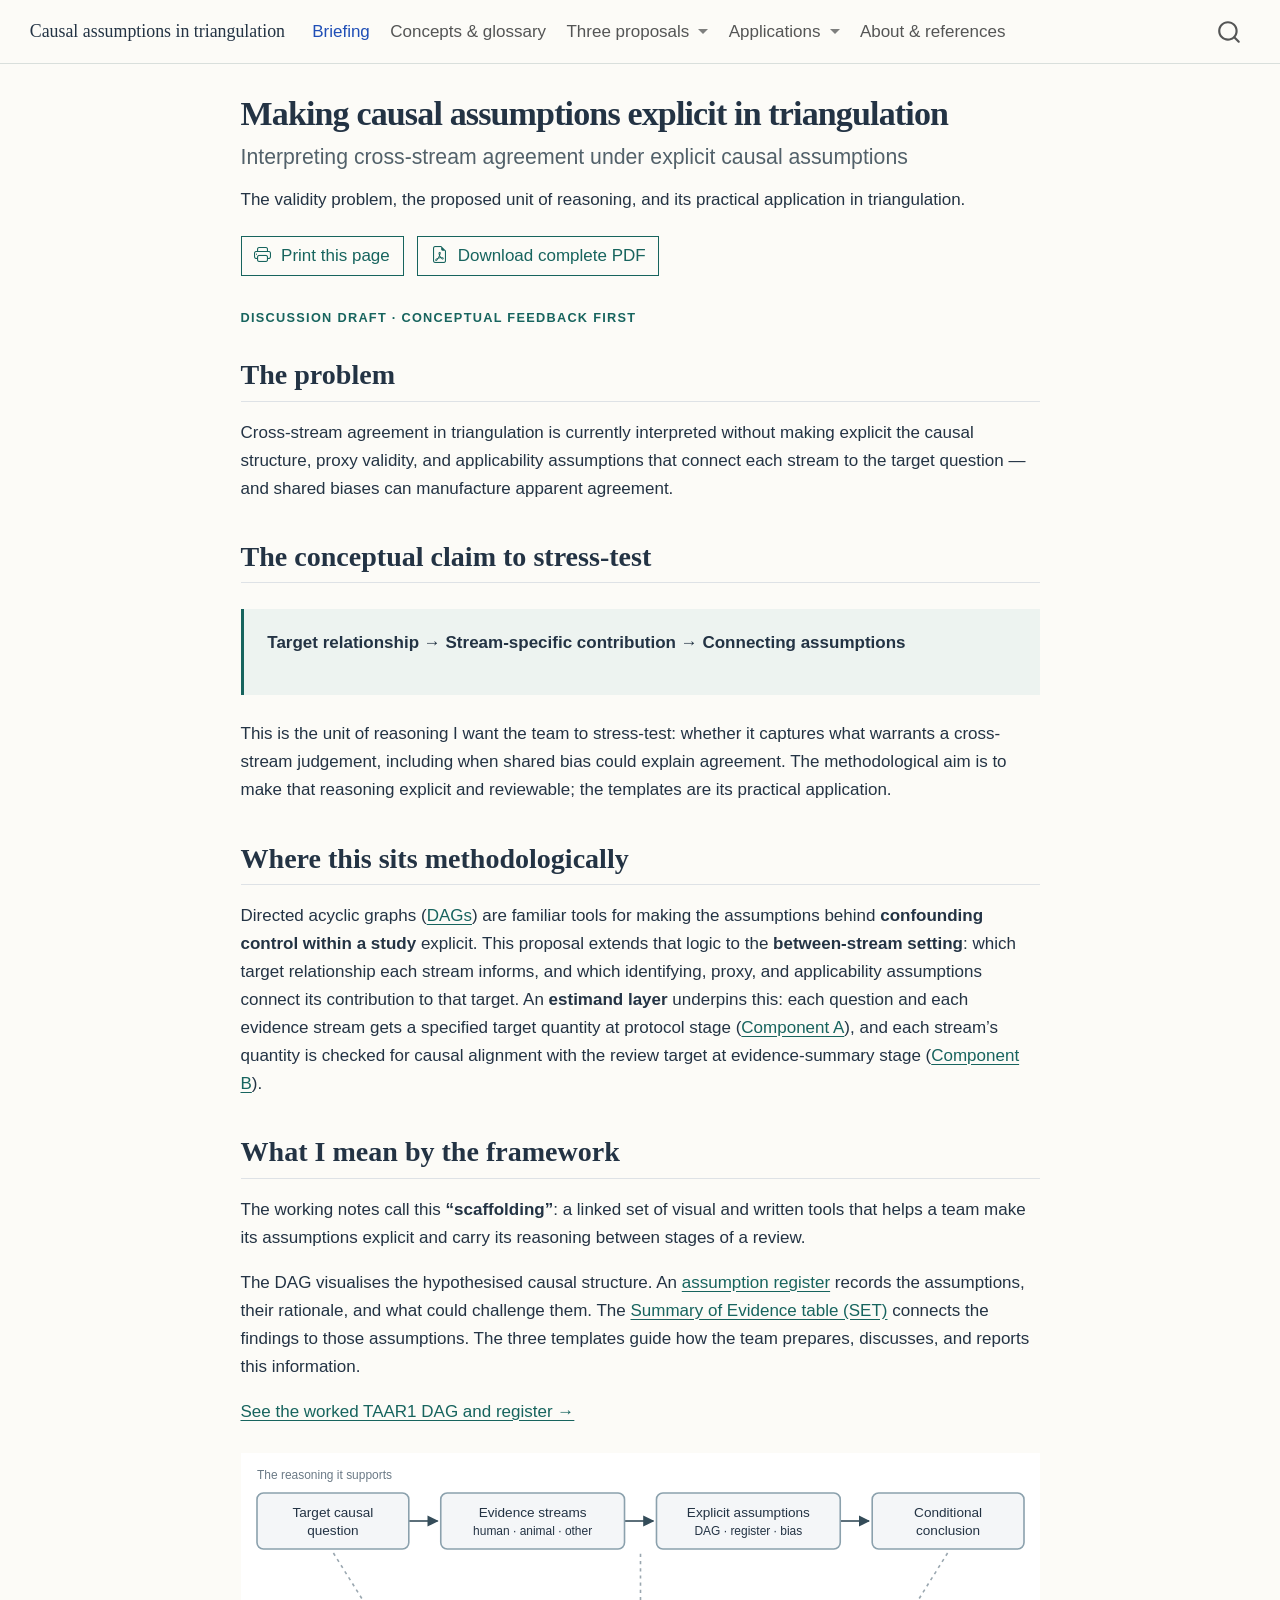
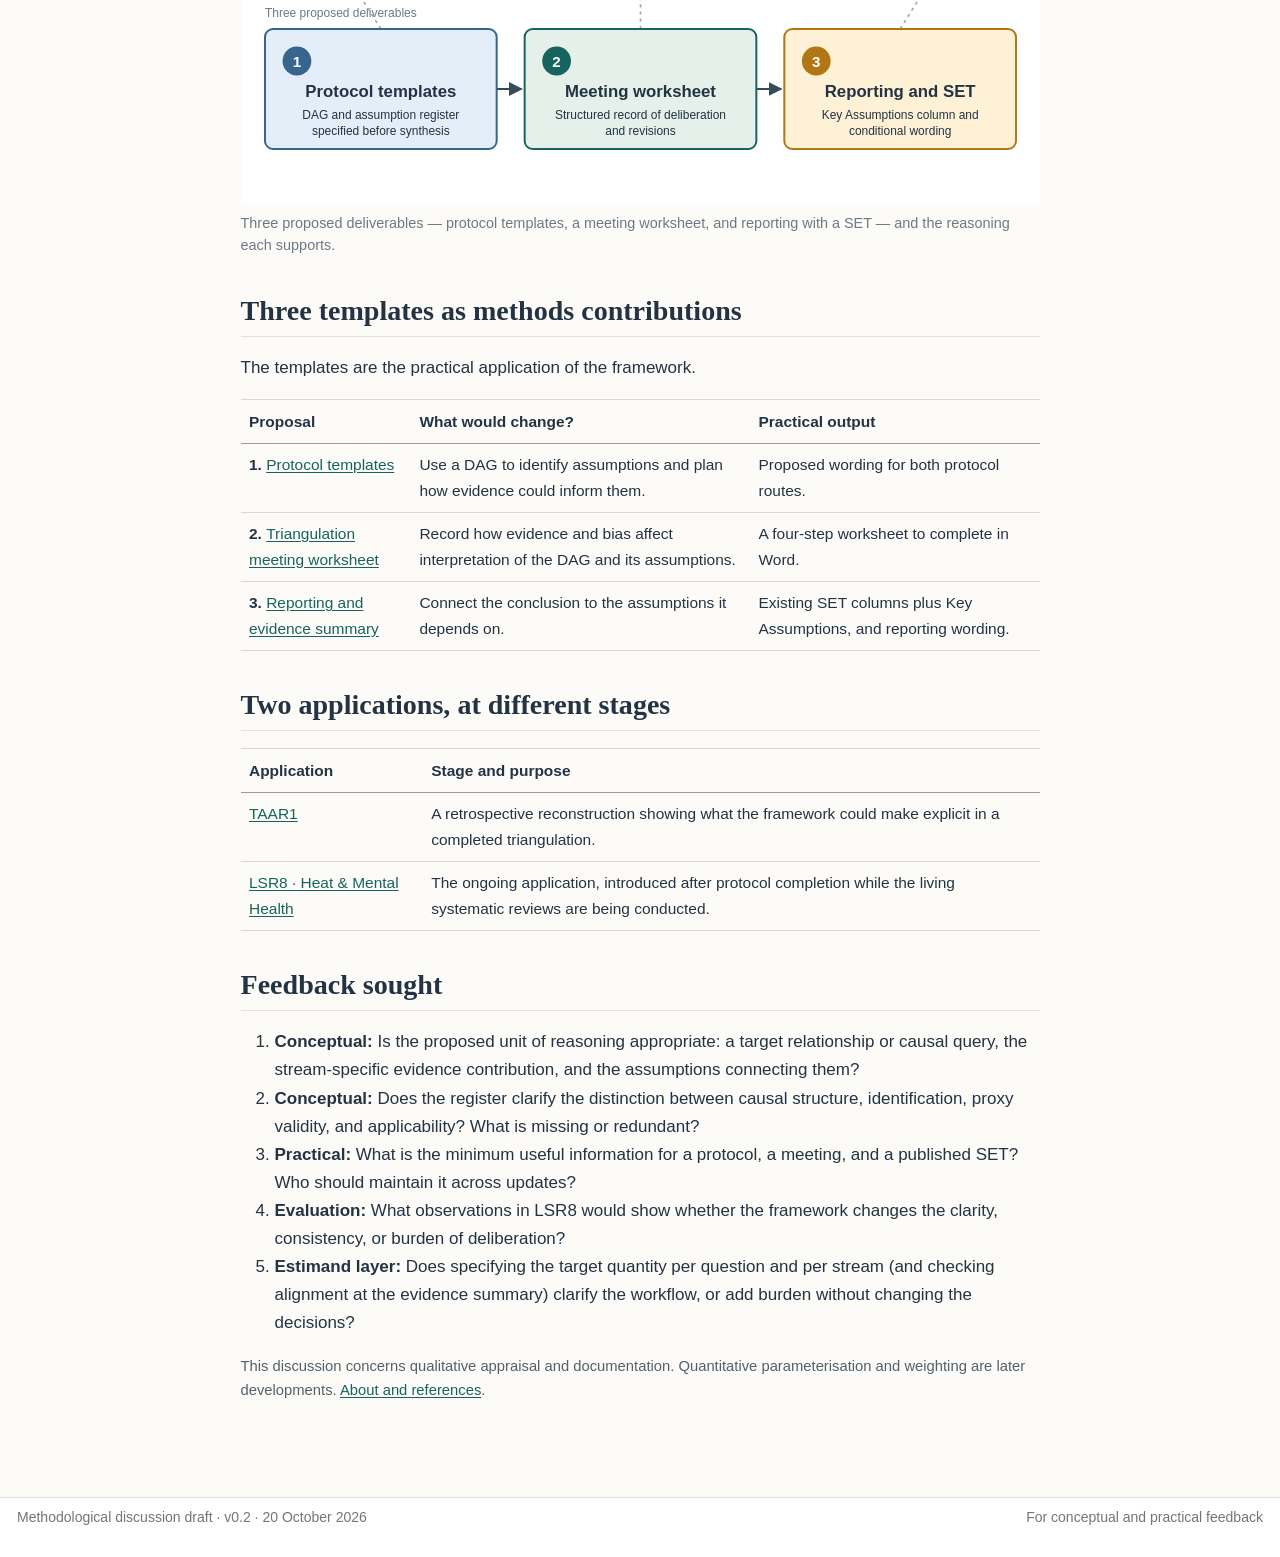
==== commit 77ead1c6: "Add estimand specification and causal alignment guidance" ====
--- a/index.html
+++ b/index.html
@@ -201,7 +201,7 @@
 </section>
 <section id="where-this-sits-methodologically" class="level2">
 <h2 class="anchored" data-anchor-id="where-this-sits-methodologically">Where this sits methodologically</h2>
-<p>Directed acyclic graphs (<a href="./concepts.html#term-dag">DAGs</a>) are familiar tools for making the assumptions behind <strong>confounding control within a study</strong> explicit. This proposal extends that logic to the <strong>between-stream setting</strong>: which target relationship each stream informs, and which identifying, proxy, and applicability assumptions connect its contribution to that target.</p>
+<p>Directed acyclic graphs (<a href="./concepts.html#term-dag">DAGs</a>) are familiar tools for making the assumptions behind <strong>confounding control within a study</strong> explicit. This proposal extends that logic to the <strong>between-stream setting</strong>: which target relationship each stream informs, and which identifying, proxy, and applicability assumptions connect its contribution to that target. An <strong>estimand layer</strong> underpins this: each question and each evidence stream gets a specified target quantity at protocol stage (<a href="./protocol.html#specifying-the-target-quantity">Component A</a>), and each stream’s quantity is checked for causal alignment with the review target at evidence-summary stage (<a href="./worksheet.html#causal-alignment-assessment-within-the-four-steps">Component B</a>).</p>
 </section>
 <section id="what-i-mean-by-the-framework" class="level2">
 <h2 class="anchored" data-anchor-id="what-i-mean-by-the-framework">What I mean by the framework</h2>
@@ -273,6 +273,7 @@
 <li><strong>Conceptual:</strong> Does the register clarify the distinction between causal structure, identification, proxy validity, and applicability? What is missing or redundant?</li>
 <li><strong>Practical:</strong> What is the minimum useful information for a protocol, a meeting, and a published SET? Who should maintain it across updates?</li>
 <li><strong>Evaluation:</strong> What observations in LSR8 would show whether the framework changes the clarity, consistency, or burden of deliberation?</li>
+<li><strong>Estimand layer:</strong> Does specifying the target quantity per question and per stream (and checking alignment at the evidence summary) clarify the workflow, or add burden without changing the decisions?</li>
 </ol>
 <div class="small-note">
 <p>This discussion concerns qualitative appraisal and documentation. Quantitative parameterisation and weighting are later developments. <a href="./sources.html">About and references</a>.</p>
@@ -692,7 +693,7 @@
 <footer class="footer">
   <div class="nav-footer">
     <div class="nav-footer-left">
-<p>Methodological discussion draft · v0.1 · 19 October 2026</p>
+<p>Methodological discussion draft · v0.2 · 20 October 2026</p>
 </div>   
     <div class="nav-footer-center">
       &nbsp;
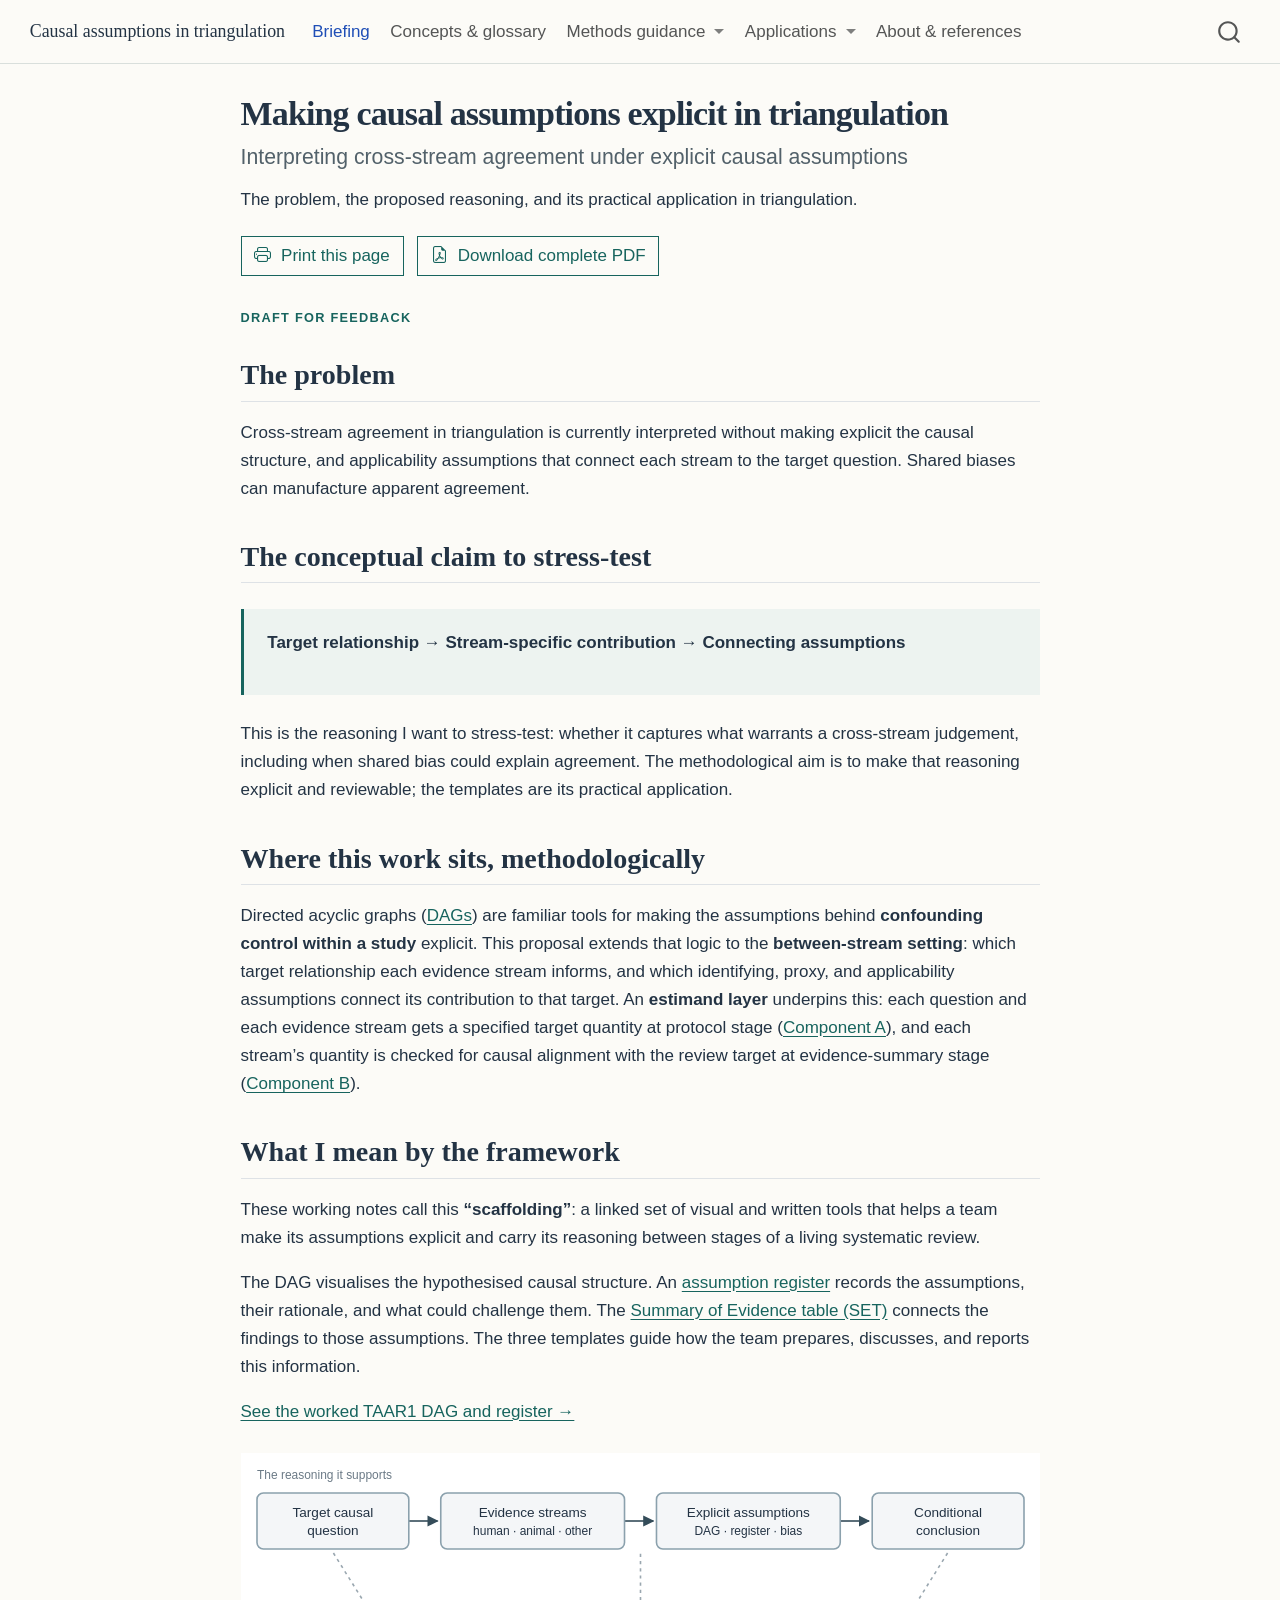
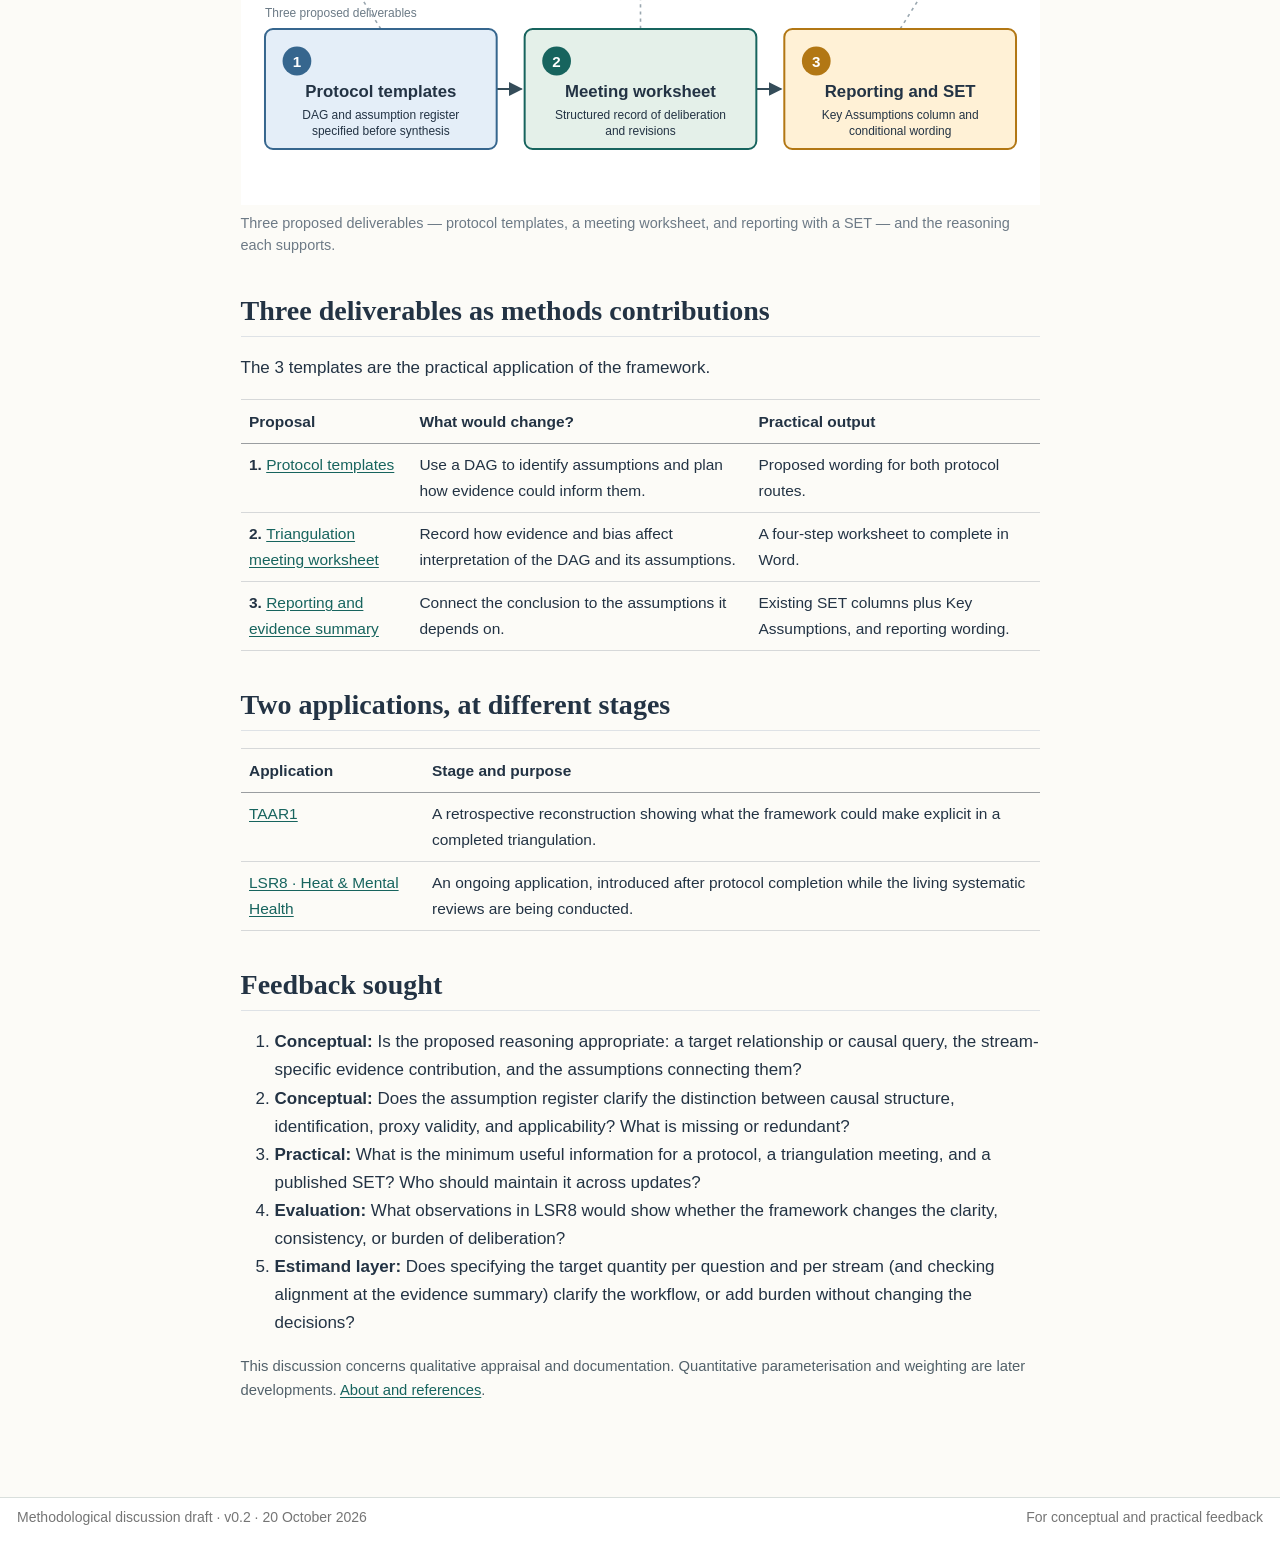
==== commit c1b7847a: "Publish framework updates and fix section links" ====
--- a/index.html
+++ b/index.html
@@ -6,7 +6,7 @@
 
 <meta name="viewport" content="width=device-width, initial-scale=1.0, user-scalable=yes">
 
-<meta name="description" content="The validity problem, the proposed unit of reasoning, and its practical application in triangulation.">
+<meta name="description" content="The problem, the proposed reasoning, and its practical application in triangulation.">
 
 <title>Making causal assumptions explicit in triangulation – Causal assumptions in triangulation</title>
 <style>
@@ -103,21 +103,21 @@
 <span class="menu-text">Concepts &amp; glossary</span></a>
   </li>  
   <li class="nav-item dropdown ">
-    <a class="nav-link dropdown-toggle" href="#" id="nav-menu-three-proposals" role="link" data-bs-toggle="dropdown" aria-expanded="false">
- <span class="menu-text">Three proposals</span>
+    <a class="nav-link dropdown-toggle" href="#" id="nav-menu-methods-guidance" role="link" data-bs-toggle="dropdown" aria-expanded="false">
+ <span class="menu-text">Methods guidance</span>
     </a>
-    <ul class="dropdown-menu" aria-labelledby="nav-menu-three-proposals">    
+    <ul class="dropdown-menu" aria-labelledby="nav-menu-methods-guidance">    
         <li>
     <a class="dropdown-item" href="./protocol.html">
- <span class="dropdown-text">1 · Protocol templates</span></a>
+ <span class="dropdown-text">Protocol templates</span></a>
   </li>  
         <li>
     <a class="dropdown-item" href="./worksheet.html">
- <span class="dropdown-text">2 · Meeting worksheet</span></a>
+ <span class="dropdown-text">Triangulation Meeting worksheet</span></a>
   </li>  
         <li>
     <a class="dropdown-item" href="./reporting.html">
- <span class="dropdown-text">3 · Reporting and evidence summary</span></a>
+ <span class="dropdown-text">Reporting &amp; SET extension</span></a>
   </li>  
     </ul>
   </li>
@@ -163,7 +163,7 @@
 
 <div>
   <div class="description">
-    The validity problem, the proposed unit of reasoning, and its practical application in triangulation.
+    The problem, the proposed reasoning, and its practical application in triangulation.
   </div>
 </div>
 
@@ -186,26 +186,26 @@
 </button>
 <a class="btn btn-outline-primary" href="downloads/causal-assumptions-complete.pdf" download=""><i class="bi bi-file-earmark-pdf" aria-hidden="true"></i> Download complete PDF</a>
 </nav><div class="draft-label">
-<p>DISCUSSION DRAFT · CONCEPTUAL FEEDBACK FIRST</p>
+<p>DRAFT FOR FEEDBACK</p>
 </div>
 <section id="the-problem" class="level2">
 <h2 class="anchored" data-anchor-id="the-problem">The problem</h2>
-<p>Cross-stream agreement in triangulation is currently interpreted without making explicit the causal structure, proxy validity, and applicability assumptions that connect each stream to the target question — and shared biases can manufacture apparent agreement.</p>
+<p>Cross-stream agreement in triangulation is currently interpreted without making explicit the causal structure, and applicability assumptions that connect each stream to the target question. Shared biases can manufacture apparent agreement.</p>
 </section>
 <section id="the-conceptual-claim-to-stress-test" class="level2">
 <h2 class="anchored" data-anchor-id="the-conceptual-claim-to-stress-test">The conceptual claim to stress-test</h2>
 <div class="workflow-strip" aria-label="Proposed unit of reasoning">
 <p><strong>Target relationship</strong> → <strong>Stream-specific contribution</strong> → <strong>Connecting assumptions</strong></p>
 </div>
-<p>This is the unit of reasoning I want the team to stress-test: whether it captures what warrants a cross-stream judgement, including when shared bias could explain agreement. The methodological aim is to make that reasoning explicit and reviewable; the templates are its practical application.</p>
+<p>This is the reasoning I want to stress-test: whether it captures what warrants a cross-stream judgement, including when shared bias could explain agreement. The methodological aim is to make that reasoning explicit and reviewable; the templates are its practical application.</p>
 </section>
 <section id="where-this-sits-methodologically" class="level2">
-<h2 class="anchored" data-anchor-id="where-this-sits-methodologically">Where this sits methodologically</h2>
-<p>Directed acyclic graphs (<a href="./concepts.html#term-dag">DAGs</a>) are familiar tools for making the assumptions behind <strong>confounding control within a study</strong> explicit. This proposal extends that logic to the <strong>between-stream setting</strong>: which target relationship each stream informs, and which identifying, proxy, and applicability assumptions connect its contribution to that target. An <strong>estimand layer</strong> underpins this: each question and each evidence stream gets a specified target quantity at protocol stage (<a href="./protocol.html#specifying-the-target-quantity">Component A</a>), and each stream’s quantity is checked for causal alignment with the review target at evidence-summary stage (<a href="./worksheet.html#causal-alignment-assessment-within-the-four-steps">Component B</a>).</p>
+<h2 class="anchored" data-anchor-id="where-this-sits-methodologically">Where this work sits, methodologically</h2>
+<p>Directed acyclic graphs (<a href="./concepts.html#term-dag">DAGs</a>) are familiar tools for making the assumptions behind <strong>confounding control within a study</strong> explicit. This proposal extends that logic to the <strong>between-stream setting</strong>: which target relationship each evidence stream informs, and which identifying, proxy, and applicability assumptions connect its contribution to that target. An <strong>estimand layer</strong> underpins this: each question and each evidence stream gets a specified target quantity at protocol stage (<a href="./protocol.html#specifying-the-target-quantity">Component A</a>), and each stream’s quantity is checked for causal alignment with the review target at evidence-summary stage (<a href="./worksheet.html#causal-alignment-assessment-within-the-four-steps">Component B</a>).</p>
 </section>
 <section id="what-i-mean-by-the-framework" class="level2">
 <h2 class="anchored" data-anchor-id="what-i-mean-by-the-framework">What I mean by the framework</h2>
-<p>The working notes call this <strong>“scaffolding”</strong>: a linked set of visual and written tools that helps a team make its assumptions explicit and carry its reasoning between stages of a review.</p>
+<p>These working notes call this <strong>“scaffolding”</strong>: a linked set of visual and written tools that helps a team make its assumptions explicit and carry its reasoning between stages of a living systematic review.</p>
 <p>The DAG visualises the hypothesised causal structure. An <strong><a href="./concepts.html#term-assumption-register">assumption register</a></strong> records the assumptions, their rationale, and what could challenge them. The <strong><a href="./concepts.html#term-set">Summary of Evidence table (SET)</a></strong> connects the findings to those assumptions. The three templates guide how the team prepares, discusses, and reports this information.</p>
 <p><a href="./taar1.html#taar1-dag">See the worked TAAR1 DAG and register →</a></p>
 <div class="quarto-figure quarto-figure-center">
@@ -215,9 +215,9 @@
 </figure>
 </div>
 </section>
-<section id="three-templates-as-methods-contributions" class="level2">
-<h2 class="anchored" data-anchor-id="three-templates-as-methods-contributions">Three templates as methods contributions</h2>
-<p>The templates are the practical application of the framework.</p>
+<section id="three-deliverables-as-methods-contributions" class="level2">
+<h2 class="anchored" data-anchor-id="three-deliverables-as-methods-contributions">Three deliverables as methods contributions</h2>
+<p>The 3 templates are the practical application of the framework.</p>
 <table class="caption-top table">
 <thead>
 <tr class="header">
@@ -261,7 +261,7 @@
 </tr>
 <tr class="even">
 <td><strong><a href="./lsr8.html">LSR8 · Heat &amp; Mental Health</a></strong></td>
-<td>The ongoing application, introduced after protocol completion while the living systematic reviews are being conducted.</td>
+<td>An ongoing application, introduced after protocol completion while the living systematic reviews are being conducted.</td>
 </tr>
 </tbody>
 </table>
@@ -269,9 +269,9 @@
 <section id="feedback-sought" class="level2">
 <h2 class="anchored" data-anchor-id="feedback-sought">Feedback sought</h2>
 <ol type="1">
-<li><strong>Conceptual:</strong> Is the proposed unit of reasoning appropriate: a target relationship or causal query, the stream-specific evidence contribution, and the assumptions connecting them?</li>
-<li><strong>Conceptual:</strong> Does the register clarify the distinction between causal structure, identification, proxy validity, and applicability? What is missing or redundant?</li>
-<li><strong>Practical:</strong> What is the minimum useful information for a protocol, a meeting, and a published SET? Who should maintain it across updates?</li>
+<li><strong>Conceptual:</strong> Is the proposed reasoning appropriate: a target relationship or causal query, the stream-specific evidence contribution, and the assumptions connecting them?</li>
+<li><strong>Conceptual:</strong> Does the assumption register clarify the distinction between causal structure, identification, proxy validity, and applicability? What is missing or redundant?</li>
+<li><strong>Practical:</strong> What is the minimum useful information for a protocol, a triangulation meeting, and a published SET? Who should maintain it across updates?</li>
 <li><strong>Evaluation:</strong> What observations in LSR8 would show whether the framework changes the clarity, consistency, or burden of deliberation?</li>
 <li><strong>Estimand layer:</strong> Does specifying the target quantity per question and per stream (and checking alignment at the evidence summary) clarify the workflow, or add burden without changing the decisions?</li>
 </ol>
